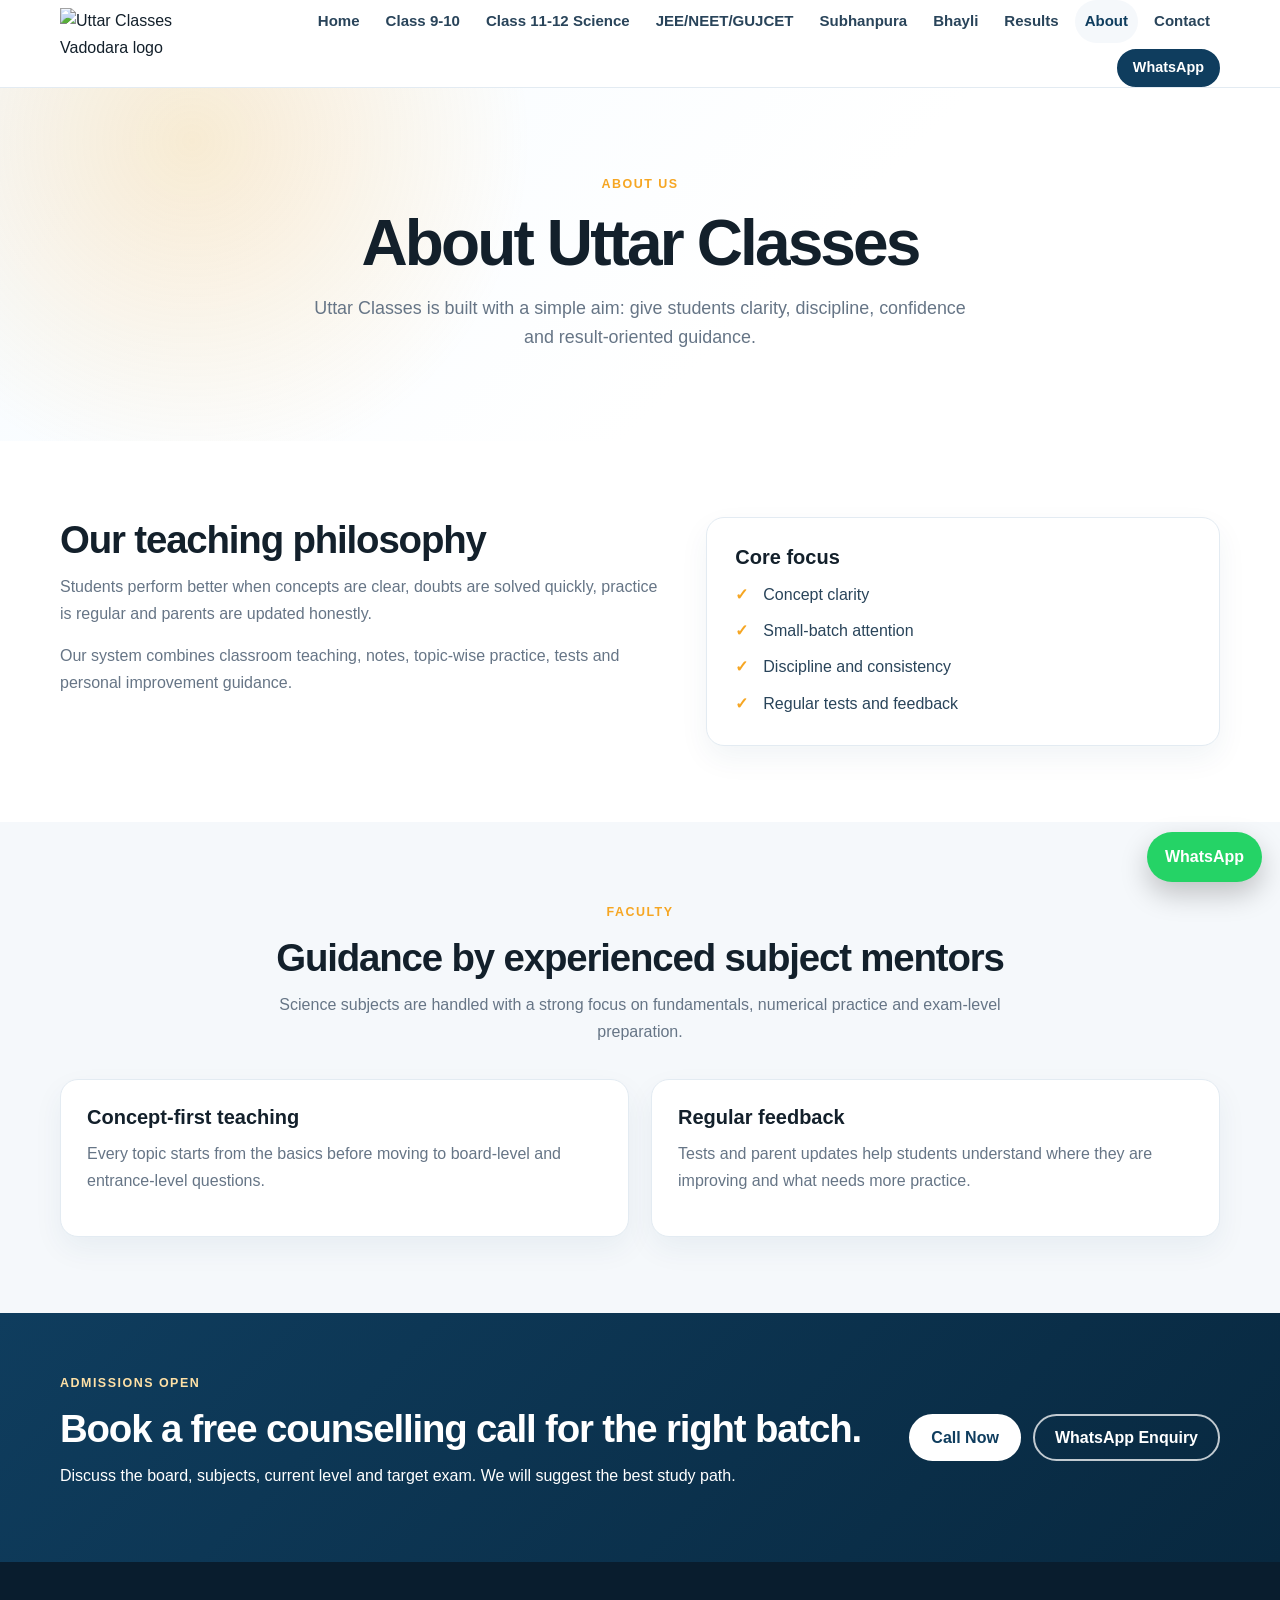
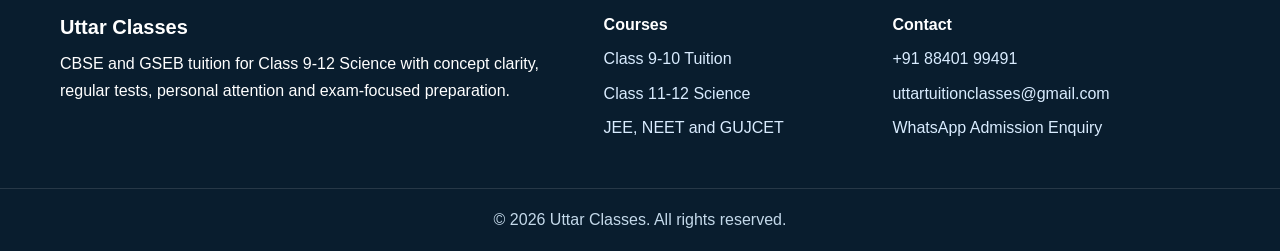
==== about/index.html @ 64019af1 "Add files via upload" ====
<!DOCTYPE html>
<html lang="en">
<head>
  <meta charset="UTF-8">
  <meta name="viewport" content="width=device-width, initial-scale=1.0">
  <title>About Uttar Classes | Vadodara Tuition Classes</title>
  <meta name="description" content="Learn about Uttar Classes, our teaching philosophy, personal attention, regular tests and result-focused preparation.">
  <meta name="keywords" content="Uttar Classes, tuition classes Vadodara, CBSE GSEB tuition, JEE NEET GUJCET coaching">
  <meta name="robots" content="index, follow">
  <link rel="canonical" href="https://www.uttarclasses.in/about/">
  <meta property="og:title" content="About Uttar Classes | Vadodara Tuition Classes">
  <meta property="og:description" content="Learn about Uttar Classes, our teaching philosophy, personal attention, regular tests and result-focused preparation.">
  <meta property="og:type" content="website">
  <meta property="og:url" content="https://www.uttarclasses.in/about/">
  <meta property="og:site_name" content="Uttar Classes">
  <link rel="preload" href="/assets/images/logo.jpeg" as="image">
  <link rel="stylesheet" href="/assets/css/style.css">
</head>
<body>
  <header class="site-header">
    <div class="container header-inner">
      <a class="logo" href="/" aria-label="Uttar Classes Home">
        <img src="/assets/images/logo.jpeg" alt="Uttar Classes Vadodara logo" width="120" height="80">
      </a>

      <button class="nav-toggle" type="button" aria-label="Open menu" aria-expanded="false" aria-controls="siteNav">
        <span></span>
        <span></span>
        <span></span>
      </button>

      <nav class="site-nav" id="siteNav" aria-label="Main navigation">
          <a class="nav-link" href="/">Home</a>
          <a class="nav-link" href="/class-9-10/">Class 9-10</a>
          <a class="nav-link" href="/class-11-12-science/">Class 11-12 Science</a>
          <a class="nav-link" href="/jee-neet-gujcet-coaching/">JEE/NEET/GUJCET</a>
          <a class="nav-link" href="/subhanpura-tuition-classes/">Subhanpura</a>
          <a class="nav-link" href="/bhayli-tuition-classes/">Bhayli</a>
          <a class="nav-link" href="/results/">Results</a>
          <a class="nav-link active" href="/about/">About</a>
          <a class="nav-link" href="/contact/">Contact</a>
          <a class="btn btn-small" href="https://wa.me/918840199491?text=Hello%20Uttar%20Classes%2C%20I%20want%20admission%20details." target="_blank" rel="noopener">WhatsApp</a>
      </nav>
    </div>
  </header>

  <main>
    <section class="page-hero">
      <div class="container narrow">
        <span class="eyebrow">About Us</span>
        <h1>About Uttar Classes</h1>
        <p>Uttar Classes is built with a simple aim: give students clarity, discipline, confidence and result-oriented guidance.</p>
      </div>
    </section>

    <section class="section">
      <div class="container split-grid">
        <div>
          <h2>Our teaching philosophy</h2>
          <p>Students perform better when concepts are clear, doubts are solved quickly, practice is regular and parents are updated honestly.</p>
          <p>Our system combines classroom teaching, notes, topic-wise practice, tests and personal improvement guidance.</p>
        </div>
        <aside class="info-card">
          <h3>Core focus</h3>
          <ul class="check-list compact">
            <li>Concept clarity</li>
            <li>Small-batch attention</li>
            <li>Discipline and consistency</li>
            <li>Regular tests and feedback</li>
          </ul>
        </aside>
      </div>
    </section>

    <section class="section section-soft">
      <div class="container">
        <div class="section-heading">
          <span class="eyebrow">Faculty</span>
          <h2>Guidance by experienced subject mentors</h2>
          <p>Science subjects are handled with a strong focus on fundamentals, numerical practice and exam-level preparation.</p>
        </div>
        <div class="card-grid two">
          <article class="feature-card">
            <h3>Concept-first teaching</h3>
            <p>Every topic starts from the basics before moving to board-level and entrance-level questions.</p>
          </article>
          <article class="feature-card">
            <h3>Regular feedback</h3>
            <p>Tests and parent updates help students understand where they are improving and what needs more practice.</p>
          </article>
        </div>
      </div>
    </section>

    <section class="cta-band">
      <div class="container cta-band-inner">
        <div>
          <span class="eyebrow light">Admissions Open</span>
          <h2>Book a free counselling call for the right batch.</h2>
          <p>Discuss the board, subjects, current level and target exam. We will suggest the best study path.</p>
        </div>
        <div class="cta-actions">
          <a class="btn btn-light" href="tel:+918840199491">Call Now</a>
          <a class="btn btn-outline-light" href="https://wa.me/918840199491?text=Hello%20Uttar%20Classes%2C%20I%20want%20admission%20details." target="_blank" rel="noopener">WhatsApp Enquiry</a>
        </div>
      </div>
    </section>
  </main>

  <footer class="site-footer">
    <div class="container footer-grid">
      <div>
        <h3>Uttar Classes</h3>
        <p>CBSE and GSEB tuition for Class 9-12 Science with concept clarity, regular tests, personal attention and exam-focused preparation.</p>
      </div>

      <div>
        <h4>Courses</h4>
        <a href="/class-9-10/">Class 9-10 Tuition</a>
        <a href="/class-11-12-science/">Class 11-12 Science</a>
        <a href="/jee-neet-gujcet-coaching/">JEE, NEET and GUJCET</a>
      </div>

      <div>
        <h4>Contact</h4>
        <a href="tel:+918840199491">+91 88401 99491</a>
        <a href="mailto:uttartuitionclasses@gmail.com">uttartuitionclasses@gmail.com</a>
        <a href="https://wa.me/918840199491?text=Hello%20Uttar%20Classes%2C%20I%20want%20admission%20details." target="_blank" rel="noopener">WhatsApp Admission Enquiry</a>
      </div>
    </div>

    <div class="footer-bottom">
      <p>© 2026 Uttar Classes. All rights reserved.</p>
    </div>
  </footer>

  <a class="floating-whatsapp" href="https://wa.me/918840199491?text=Hello%20Uttar%20Classes%2C%20I%20want%20admission%20details." target="_blank" rel="noopener" aria-label="Chat with Uttar Classes on WhatsApp">WhatsApp</a>
  <script src="/assets/js/main.js" defer></script>
</body>
</html>
---- assets/css/style.css ----
:root {
  --primary: #0f3d5e;
  --primary-dark: #08283f;
  --accent: #f6a623;
  --accent-soft: #fff2d8;
  --text: #13202b;
  --muted: #667586;
  --bg: #ffffff;
  --soft: #f5f8fb;
  --border: #e3ebf2;
  --shadow: 0 18px 48px rgba(15, 61, 94, 0.12);
  --radius: 18px;
  --container: 1160px;
}

* {
  box-sizing: border-box;
}

html {
  scroll-behavior: smooth;
}

body {
  margin: 0;
  font-family: Arial, Helvetica, sans-serif;
  color: var(--text);
  background: var(--bg);
  line-height: 1.65;
}

img {
  display: block;
  max-width: 100%;
}

a {
  color: inherit;
  text-decoration: none;
}

p {
  margin: 0 0 1rem;
  color: var(--muted);
}

h1,
h2,
h3,
h4 {
  margin: 0 0 0.75rem;
  line-height: 1.18;
  color: var(--text);
}

h1 {
  font-size: clamp(2.3rem, 5vw, 4.6rem);
  letter-spacing: -0.045em;
}

h2 {
  font-size: clamp(1.75rem, 3vw, 2.7rem);
  letter-spacing: -0.03em;
}

h3 {
  font-size: 1.25rem;
}

.container {
  width: min(var(--container), calc(100% - 32px));
  margin: 0 auto;
}

.narrow {
  max-width: 860px;
  text-align: center;
}

.site-header {
  position: sticky;
  top: 0;
  z-index: 50;
  background: rgba(255, 255, 255, 0.96);
  border-bottom: 1px solid var(--border);
  backdrop-filter: blur(12px);
}

.header-inner {
  min-height: 82px;
  display: flex;
  align-items: center;
  justify-content: space-between;
  gap: 24px;
}

.logo {
  display: inline-flex;
  align-items: center;
  flex: 0 0 auto;
}

.logo img {
  width: 120px;
  height: auto;
  max-height: 70px;
  object-fit: contain;
}

.site-nav {
  display: flex;
  align-items: center;
  justify-content: flex-end;
  gap: 6px;
  flex-wrap: wrap;
}

.nav-link {
  padding: 9px 10px;
  border-radius: 999px;
  color: #29445a;
  font-size: 0.94rem;
  font-weight: 700;
}

.nav-link:hover,
.nav-link.active {
  color: var(--primary);
  background: var(--soft);
}

.nav-toggle {
  display: none;
  width: 44px;
  height: 44px;
  border: 1px solid var(--border);
  border-radius: 12px;
  background: #fff;
  cursor: pointer;
}

.nav-toggle span {
  display: block;
  width: 20px;
  height: 2px;
  margin: 5px auto;
  background: var(--primary);
}

.btn {
  display: inline-flex;
  align-items: center;
  justify-content: center;
  min-height: 46px;
  padding: 12px 20px;
  border: 2px solid var(--primary);
  border-radius: 999px;
  background: var(--primary);
  color: #fff;
  font-weight: 800;
  line-height: 1.2;
  transition: transform 0.2s ease, background 0.2s ease, color 0.2s ease;
}

.btn:hover {
  transform: translateY(-2px);
  background: var(--primary-dark);
  border-color: var(--primary-dark);
}

.btn-small {
  min-height: 38px;
  padding: 8px 14px;
  font-size: 0.9rem;
}

.btn-outline {
  background: #fff;
  color: var(--primary);
}

.btn-outline:hover {
  background: var(--primary);
  color: #fff;
}

.btn-light {
  background: #fff;
  border-color: #fff;
  color: var(--primary);
}

.btn-outline-light {
  background: transparent;
  border-color: rgba(255, 255, 255, 0.75);
  color: #fff;
}

.btn-full {
  width: 100%;
}

.text-link {
  color: var(--primary);
  font-weight: 900;
}

.text-link:hover {
  color: var(--primary-dark);
  text-decoration: underline;
}

.eyebrow {
  display: inline-flex;
  margin-bottom: 12px;
  color: var(--accent);
  font-size: 0.78rem;
  font-weight: 900;
  letter-spacing: 0.12em;
  text-transform: uppercase;
}

.eyebrow.light {
  color: #ffe1a6;
}

.hero,
.page-hero {
  background:
    radial-gradient(circle at 15% 15%, rgba(246, 166, 35, 0.20), transparent 30%),
    linear-gradient(135deg, #f6fbff 0%, #ffffff 60%);
}

.hero {
  padding: 78px 0;
}

.page-hero {
  padding: 82px 0 72px;
}

.full-page {
  min-height: 58vh;
  display: grid;
  place-items: center;
}

.hero-grid {
  display: grid;
  grid-template-columns: minmax(0, 1.2fr) minmax(320px, 0.8fr);
  gap: 48px;
  align-items: center;
}

.hero-content p,
.page-hero p {
  max-width: 680px;
  font-size: 1.12rem;
}

.narrow p {
  margin-left: auto;
  margin-right: auto;
}

.hero-actions {
  display: flex;
  align-items: center;
  flex-wrap: wrap;
  gap: 14px;
  margin-top: 26px;
}

.hero-actions.centered {
  justify-content: center;
}

.hero-points {
  display: flex;
  flex-wrap: wrap;
  gap: 10px;
  margin-top: 28px;
}

.hero-points span {
  padding: 8px 12px;
  border: 1px solid var(--border);
  border-radius: 999px;
  background: #fff;
  color: var(--primary);
  font-weight: 800;
}

.hero-card,
.info-card,
.contact-panel,
.enquiry-form,
.feature-card,
.branch-card,
.result-card,
blockquote,
.mini-card {
  border: 1px solid var(--border);
  border-radius: var(--radius);
  background: #fff;
  box-shadow: 0 12px 30px rgba(15, 61, 94, 0.06);
}

.hero-card,
.info-card,
.contact-panel,
.enquiry-form {
  padding: 28px;
}

.hero-card {
  box-shadow: var(--shadow);
}

.section {
  padding: 76px 0;
}

.section-soft {
  background: var(--soft);
}

.section-heading {
  max-width: 760px;
  margin: 0 auto 34px;
  text-align: center;
}

.card-grid {
  display: grid;
  gap: 22px;
}

.card-grid.two {
  grid-template-columns: repeat(2, minmax(0, 1fr));
}

.card-grid.three {
  grid-template-columns: repeat(3, minmax(0, 1fr));
}

.card-grid.four {
  grid-template-columns: repeat(4, minmax(0, 1fr));
}

.feature-card,
.branch-card {
  padding: 26px;
}

.feature-card:hover,
.branch-card:hover,
.result-card:hover {
  transform: translateY(-3px);
  box-shadow: var(--shadow);
}

.feature-card,
.branch-card,
.result-card {
  transition: transform 0.2s ease, box-shadow 0.2s ease;
}

.split-grid {
  display: grid;
  grid-template-columns: minmax(0, 1fr) minmax(300px, 0.85fr);
  gap: 42px;
  align-items: start;
}

.mini-grid {
  display: grid;
  grid-template-columns: repeat(2, minmax(0, 1fr));
  gap: 16px;
}

.mini-card {
  padding: 20px;
}

.mini-card strong {
  display: block;
  margin-bottom: 8px;
  color: var(--primary);
}

.mini-card span {
  color: var(--muted);
}

.check-list {
  display: grid;
  gap: 10px;
  margin: 18px 0 0;
  padding: 0;
  list-style: none;
}

.check-list li {
  position: relative;
  padding-left: 28px;
  color: #29445a;
}

.check-list li::before {
  content: "✓";
  position: absolute;
  left: 0;
  top: 0;
  color: var(--accent);
  font-weight: 900;
}

.check-list.compact {
  margin-top: 0;
}

.result-grid {
  display: grid;
  grid-template-columns: repeat(3, minmax(0, 1fr));
  gap: 24px;
}

.result-card {
  overflow: hidden;
}

.result-card img {
  width: 100%;
  aspect-ratio: 4 / 3;
  object-fit: cover;
  background: var(--soft);
}

.result-card div {
  padding: 20px;
}

.result-badge {
  display: inline-flex;
  margin-bottom: 10px;
  padding: 5px 10px;
  border-radius: 999px;
  background: var(--accent-soft);
  color: #7a4b00;
  font-size: 0.82rem;
  font-weight: 900;
}

.testimonial-grid {
  display: grid;
  grid-template-columns: repeat(2, minmax(0, 1fr));
  gap: 22px;
}

blockquote {
  margin: 0;
  padding: 28px;
}

blockquote p {
  color: var(--text);
  font-size: 1.04rem;
}

cite {
  display: block;
  color: var(--primary);
  font-style: normal;
  font-weight: 900;
}

.center-block {
  margin-top: 30px;
  text-align: center;
}

.contact-grid {
  display: grid;
  grid-template-columns: minmax(280px, 0.75fr) minmax(320px, 1fr);
  gap: 28px;
  align-items: start;
}

.contact-list {
  display: grid;
  gap: 14px;
}

.contact-list a {
  display: grid;
  gap: 2px;
  padding: 16px;
  border: 1px solid var(--border);
  border-radius: 14px;
  background: var(--soft);
}

.contact-list strong {
  color: var(--primary);
}

.contact-list span {
  color: var(--muted);
}

.enquiry-form label {
  display: block;
  margin: 14px 0 6px;
  color: var(--text);
  font-weight: 800;
}

.enquiry-form input,
.enquiry-form select,
.enquiry-form textarea {
  width: 100%;
  padding: 13px 14px;
  border: 1px solid var(--border);
  border-radius: 12px;
  font: inherit;
  color: var(--text);
  background: #fff;
}

.enquiry-form input:focus,
.enquiry-form select:focus,
.enquiry-form textarea:focus {
  outline: 3px solid rgba(246, 166, 35, 0.25);
  border-color: var(--accent);
}

.enquiry-form button {
  margin-top: 18px;
}

.form-note {
  margin-top: 12px;
  font-size: 0.9rem;
  text-align: center;
}

.cta-band {
  padding: 56px 0;
  background: linear-gradient(135deg, var(--primary), var(--primary-dark));
  color: #fff;
}

.cta-band h2,
.cta-band p {
  color: #fff;
}

.cta-band-inner {
  display: flex;
  align-items: center;
  justify-content: space-between;
  gap: 28px;
}

.cta-actions {
  display: flex;
  flex-wrap: wrap;
  gap: 12px;
  flex: 0 0 auto;
}

.site-footer {
  padding: 54px 0 0;
  background: #091d2e;
  color: #fff;
}

.site-footer h3,
.site-footer h4,
.site-footer p {
  color: #fff;
}

.footer-grid {
  display: grid;
  grid-template-columns: 1.4fr 0.7fr 0.9fr;
  gap: 34px;
}

.site-footer a {
  display: block;
  margin: 8px 0;
  color: #d9ecff;
}

.site-footer a:hover {
  color: #fff;
  text-decoration: underline;
}

.footer-bottom {
  margin-top: 38px;
  padding: 18px 0;
  border-top: 1px solid rgba(255, 255, 255, 0.12);
  text-align: center;
}

.footer-bottom p {
  margin: 0;
  color: #c4d9ea;
}

.floating-whatsapp {
  position: fixed;
  right: 18px;
  bottom: 18px;
  z-index: 60;
  display: inline-flex;
  align-items: center;
  justify-content: center;
  min-height: 48px;
  padding: 12px 18px;
  border-radius: 999px;
  background: #25d366;
  color: #fff;
  font-weight: 900;
  box-shadow: 0 12px 28px rgba(0, 0, 0, 0.22);
}

.floating-whatsapp:hover {
  transform: translateY(-2px);
}

@media (max-width: 1080px) {
  .card-grid.four {
    grid-template-columns: repeat(2, minmax(0, 1fr));
  }

  .result-grid {
    grid-template-columns: repeat(2, minmax(0, 1fr));
  }
}

@media (max-width: 920px) {
  .nav-toggle {
    display: inline-block;
  }

  .site-nav {
    position: absolute;
    left: 16px;
    right: 16px;
    top: calc(100% + 8px);
    display: none;
    flex-direction: column;
    align-items: stretch;
    padding: 14px;
    border: 1px solid var(--border);
    border-radius: 18px;
    background: #fff;
    box-shadow: var(--shadow);
  }

  .site-nav.open {
    display: flex;
  }

  .nav-link,
  .site-nav .btn {
    justify-content: center;
    text-align: center;
  }

  .hero-grid,
  .split-grid,
  .contact-grid,
  .cta-band-inner {
    grid-template-columns: 1fr;
  }

  .cta-band-inner {
    display: grid;
  }

  .card-grid.three,
  .footer-grid {
    grid-template-columns: 1fr;
  }
}

@media (max-width: 640px) {
  .container {
    width: min(100% - 24px, var(--container));
  }

  .hero,
  .page-hero,
  .section {
    padding: 54px 0;
  }

  .header-inner {
    min-height: 72px;
  }

  .logo img {
    width: 96px;
    max-height: 58px;
  }

  .hero-actions,
  .cta-actions {
    flex-direction: column;
    align-items: stretch;
  }

  .btn,
  .text-link {
    width: 100%;
    text-align: center;
  }

  .mini-grid,
  .card-grid.two,
  .card-grid.four,
  .result-grid,
  .testimonial-grid {
    grid-template-columns: 1fr;
  }

  .hero-card,
  .info-card,
  .contact-panel,
  .enquiry-form,
  .feature-card,
  .branch-card,
  blockquote {
    padding: 22px;
  }

  .floating-whatsapp {
    right: 12px;
    bottom: 12px;
    min-height: 44px;
    padding: 10px 14px;
    font-size: 0.9rem;
  }
}

/* Results page category layout */
.result-category-grid {
  display: grid;
  grid-template-columns: repeat(3, minmax(0, 1fr));
  gap: 24px;
  align-items: stretch;
}

.result-category-card {
  display: flex;
  flex-direction: column;
  gap: 18px;
  min-height: 100%;
  padding: 22px;
  border: 1px solid var(--border);
  border-radius: var(--radius);
  background: #fff;
  box-shadow: 0 12px 30px rgba(15, 61, 94, 0.06);
  transition: transform 0.2s ease, box-shadow 0.2s ease;
}

.result-category-card:hover {
  transform: translateY(-3px);
  box-shadow: var(--shadow);
}

.featured-result-card {
  border-color: rgba(246, 166, 35, 0.42);
  box-shadow: 0 16px 38px rgba(246, 166, 35, 0.13);
}

.result-category-head h3 {
  margin-bottom: 8px;
}

.result-category-head p {
  margin-bottom: 0;
}

.result-video {
  width: 100%;
  aspect-ratio: 9 / 16;
  max-height: 520px;
  border-radius: 16px;
  background: #000;
  object-fit: cover;
  overflow: hidden;
}

.mini-result-gallery {
  display: grid;
  grid-template-columns: repeat(3, minmax(0, 1fr));
  gap: 10px;
  margin-top: auto;
}

.mini-result-gallery img {
  width: 100%;
  aspect-ratio: 1 / 1;
  border: 1px solid var(--border);
  border-radius: 12px;
  background: var(--soft);
  object-fit: cover;
}

.competitive-box {
  padding: 24px;
  border: 1px dashed rgba(15, 61, 94, 0.28);
  border-radius: 16px;
  background:
    radial-gradient(circle at 20% 10%, rgba(246, 166, 35, 0.18), transparent 36%),
    var(--soft);
}

.competitive-box strong {
  display: block;
  margin-bottom: 8px;
  color: var(--primary);
  font-size: 1.08rem;
}

.competitive-box p {
  margin-bottom: 0;
}

.result-card-link {
  margin-top: auto;
}

@media (max-width: 1080px) {
  .result-category-grid {
    grid-template-columns: repeat(2, minmax(0, 1fr));
  }
}

@media (max-width: 720px) {
  .result-category-grid {
    grid-template-columns: 1fr;
  }

  .result-video {
    max-height: 620px;
  }
}
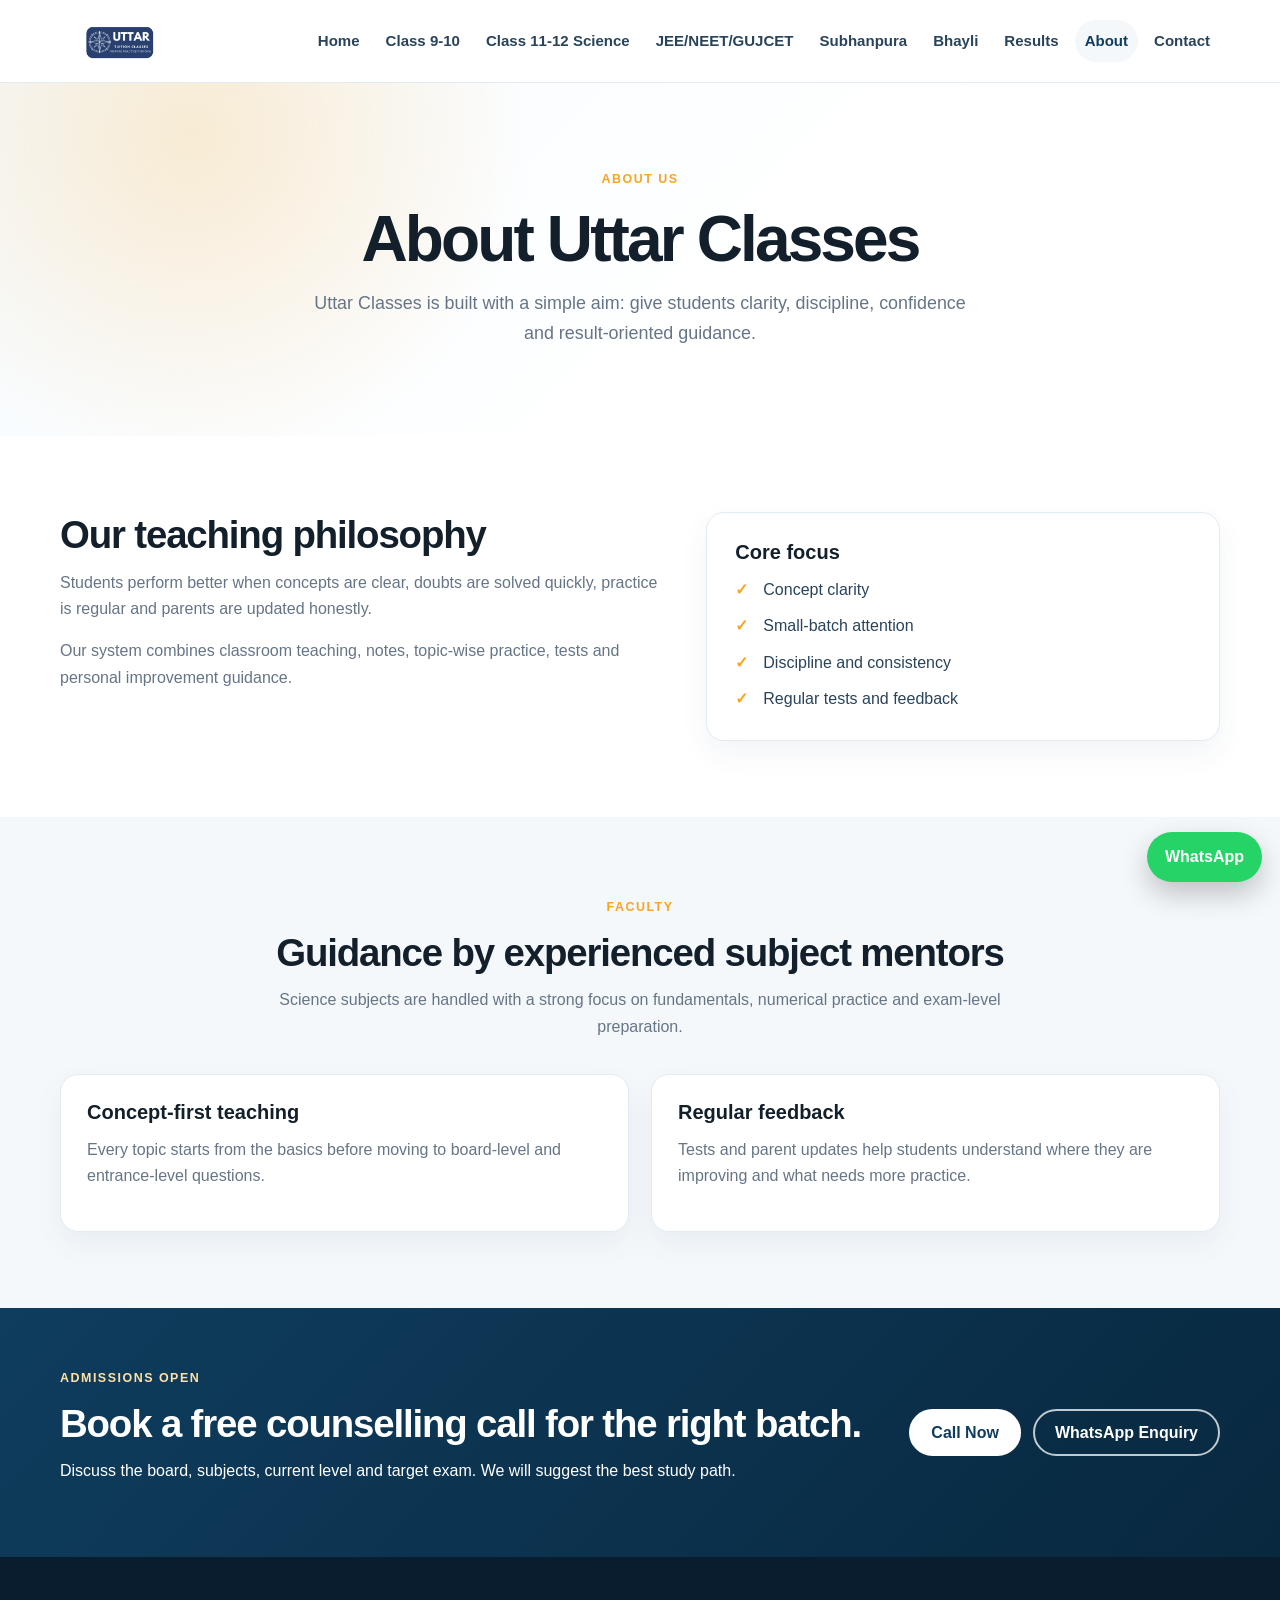
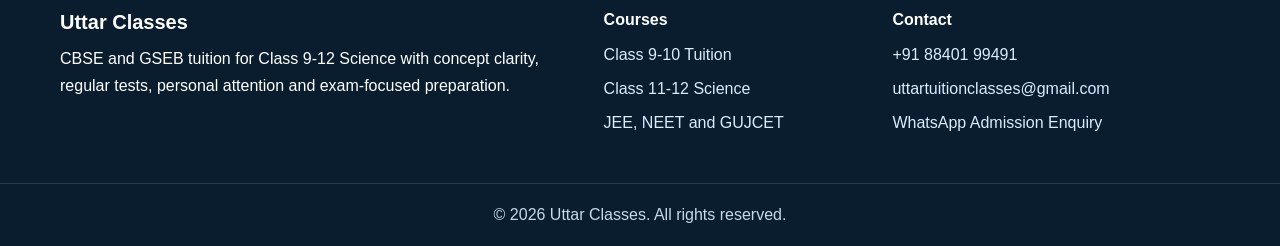
==== commit 14c18a07: "Update index.html" ====
--- a/about/index.html
+++ b/about/index.html
@@ -39,7 +39,6 @@
           <a class="nav-link" href="/results/">Results</a>
           <a class="nav-link active" href="/about/">About</a>
           <a class="nav-link" href="/contact/">Contact</a>
-          <a class="btn btn-small" href="https://wa.me/918840199491?text=Hello%20Uttar%20Classes%2C%20I%20want%20admission%20details." target="_blank" rel="noopener">WhatsApp</a>
       </nav>
     </div>
   </header>
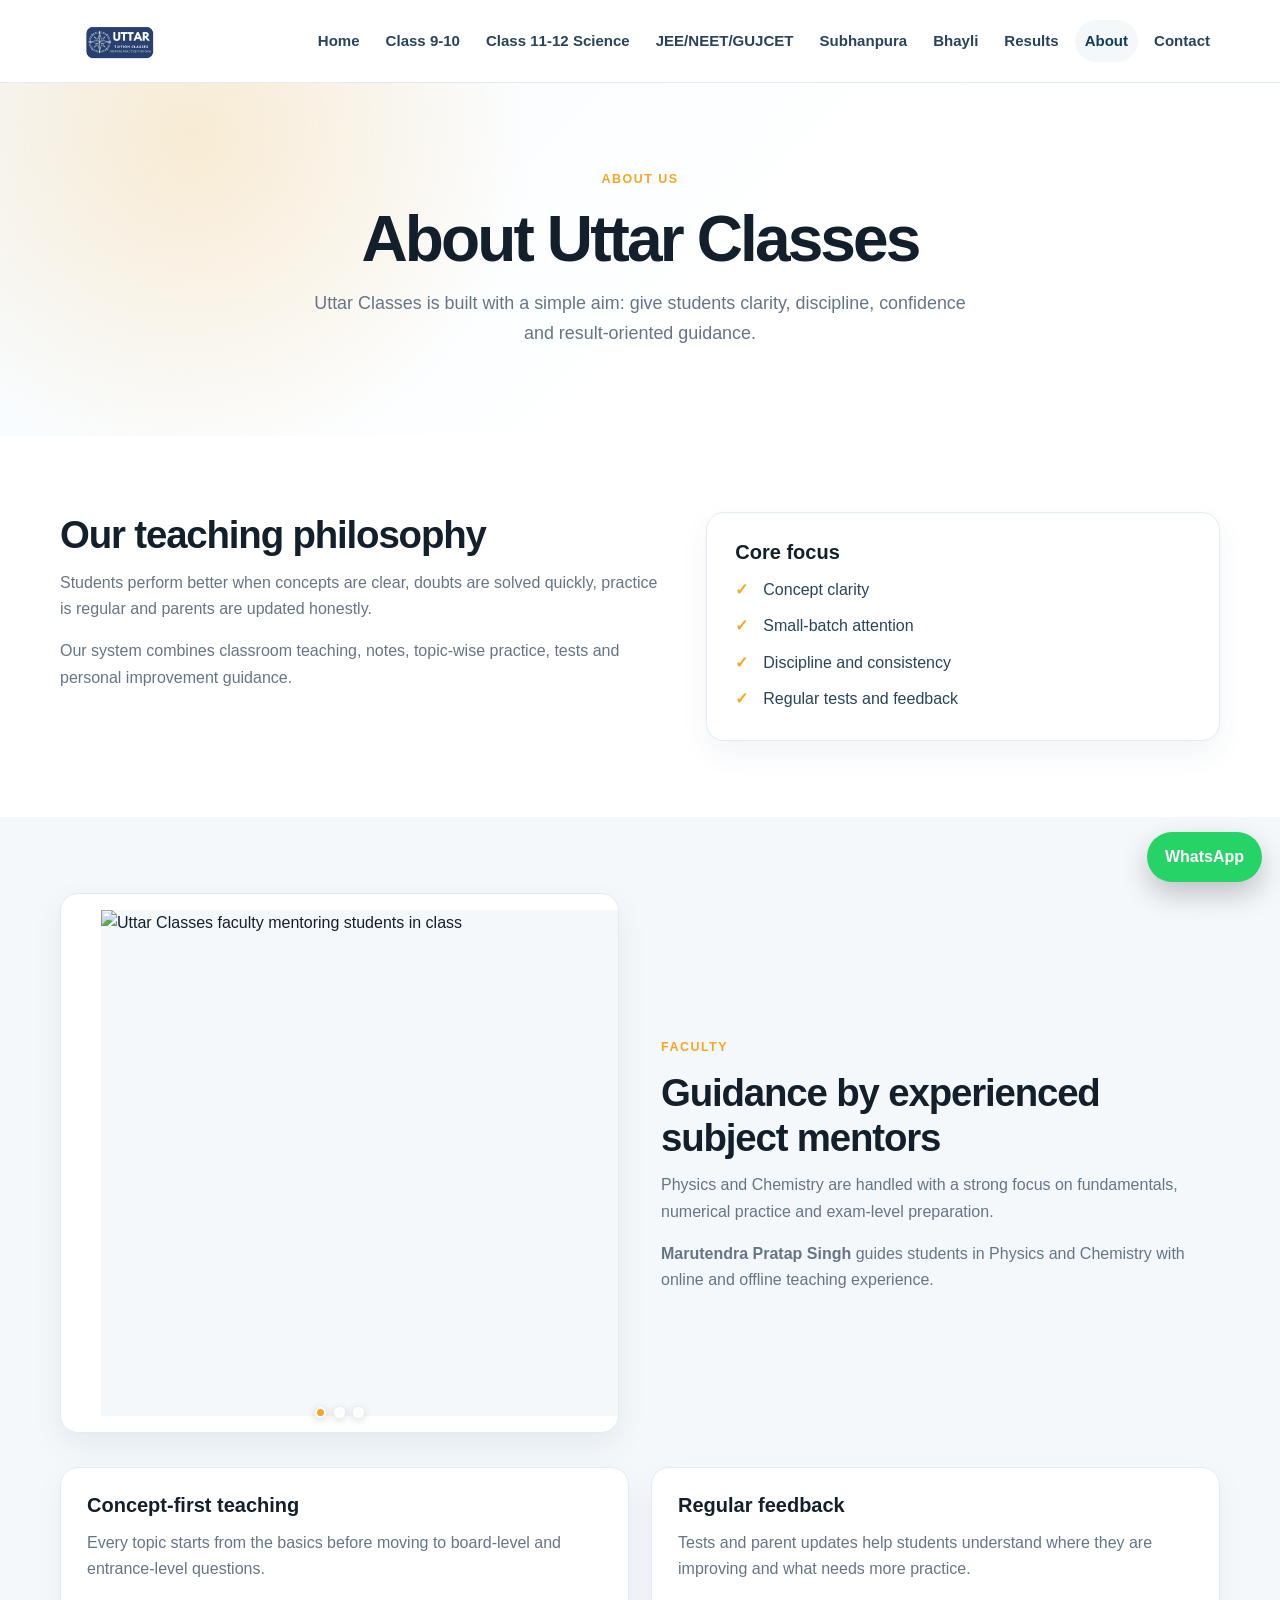
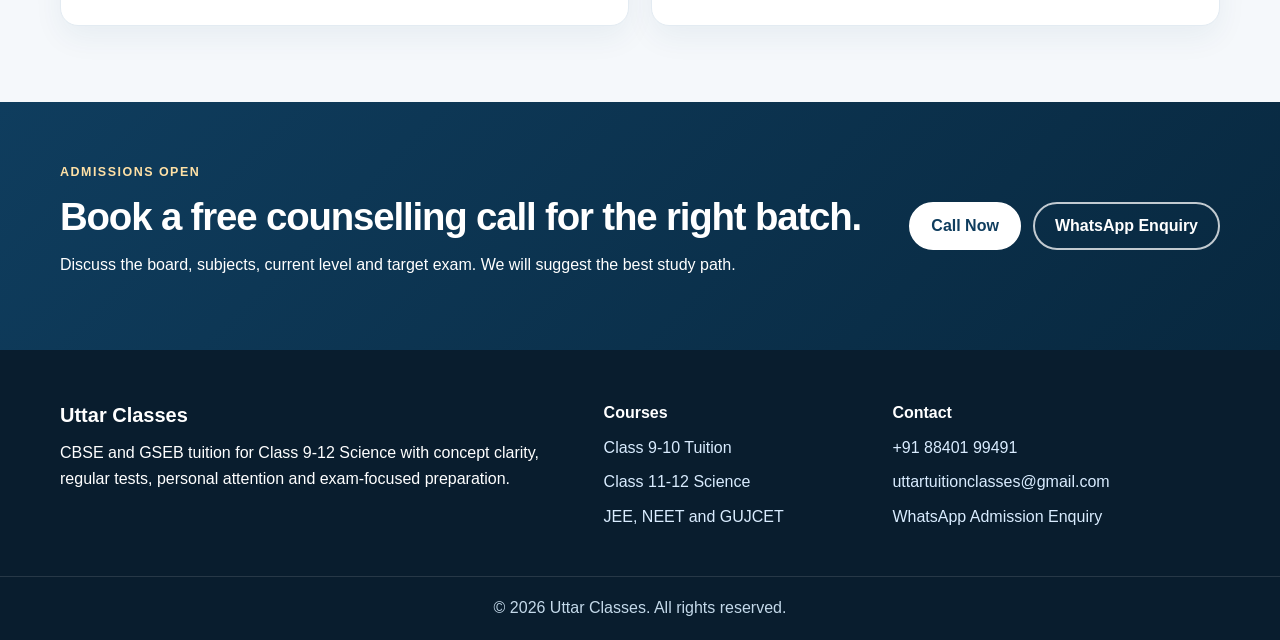
==== commit 5e495ab0: "Update index.html" ====
--- a/about/index.html
+++ b/about/index.html
@@ -3,22 +3,126 @@
 <head>
   <meta charset="UTF-8">
   <meta name="viewport" content="width=device-width, initial-scale=1.0">
+
   <title>About Uttar Classes | Vadodara Tuition Classes</title>
+
   <meta name="description" content="Learn about Uttar Classes, our teaching philosophy, personal attention, regular tests and result-focused preparation.">
   <meta name="keywords" content="Uttar Classes, tuition classes Vadodara, CBSE GSEB tuition, JEE NEET GUJCET coaching">
   <meta name="robots" content="index, follow">
   <link rel="canonical" href="https://www.uttarclasses.in/about/">
+
   <meta property="og:title" content="About Uttar Classes | Vadodara Tuition Classes">
   <meta property="og:description" content="Learn about Uttar Classes, our teaching philosophy, personal attention, regular tests and result-focused preparation.">
   <meta property="og:type" content="website">
   <meta property="og:url" content="https://www.uttarclasses.in/about/">
   <meta property="og:site_name" content="Uttar Classes">
+
   <link rel="preload" href="/assets/images/logo.jpeg" as="image">
   <link rel="stylesheet" href="/assets/css/style.css">
+
+  <style>
+    .about-faculty-showcase {
+      display: grid;
+      grid-template-columns: minmax(0, 1fr) minmax(320px, 1fr);
+      gap: 42px;
+      align-items: center;
+      margin-bottom: 34px;
+    }
+
+    .about-photo-carousel {
+      position: relative;
+      overflow: hidden;
+      border: 1px solid var(--border);
+      border-radius: var(--radius);
+      background: #fff;
+      box-shadow: 0 12px 30px rgba(15, 61, 94, 0.08);
+    }
+
+    .about-photo-carousel input {
+      position: absolute;
+      opacity: 0;
+      pointer-events: none;
+    }
+
+    .about-carousel-window {
+      overflow: hidden;
+      border-radius: var(--radius);
+    }
+
+    .about-carousel-track {
+      display: flex;
+      width: 300%;
+      transition: transform 0.35s ease;
+    }
+
+    .about-carousel-slide {
+      flex: 0 0 33.3333%;
+      width: 33.3333%;
+    }
+
+    .about-carousel-slide img {
+      width: 100%;
+      aspect-ratio: 16 / 9;
+      object-fit: cover;
+      background: var(--soft);
+    }
+
+    #about-slide-1:checked ~ .about-carousel-window .about-carousel-track {
+      transform: translateX(0);
+    }
+
+    #about-slide-2:checked ~ .about-carousel-window .about-carousel-track {
+      transform: translateX(-33.3333%);
+    }
+
+    #about-slide-3:checked ~ .about-carousel-window .about-carousel-track {
+      transform: translateX(-66.6666%);
+    }
+
+    .about-carousel-dots {
+      position: absolute;
+      left: 0;
+      right: 0;
+      bottom: 14px;
+      display: flex;
+      justify-content: center;
+      gap: 8px;
+      z-index: 2;
+    }
+
+    .about-carousel-dots label {
+      width: 11px;
+      height: 11px;
+      border-radius: 50%;
+      border: 2px solid #fff;
+      background: rgba(255, 255, 255, 0.55);
+      cursor: pointer;
+      box-shadow: 0 2px 8px rgba(0, 0, 0, 0.18);
+    }
+
+    #about-slide-1:checked ~ .about-carousel-dots label[for="about-slide-1"],
+    #about-slide-2:checked ~ .about-carousel-dots label[for="about-slide-2"],
+    #about-slide-3:checked ~ .about-carousel-dots label[for="about-slide-3"] {
+      background: var(--accent);
+    }
+
+    .faculty-text p:last-child {
+      margin-bottom: 0;
+    }
+
+    @media (max-width: 920px) {
+      .about-faculty-showcase {
+        grid-template-columns: 1fr;
+      }
+    }
+  </style>
 </head>
+
 <body>
+
   <header class="site-header">
     <div class="container header-inner">
+
       <a class="logo" href="/" aria-label="Uttar Classes Home">
         <img src="/assets/images/logo.jpeg" alt="Uttar Classes Vadodara logo" width="120" height="80">
       </a>
@@ -30,20 +134,22 @@
       </button>
 
       <nav class="site-nav" id="siteNav" aria-label="Main navigation">
-          <a class="nav-link" href="/">Home</a>
-          <a class="nav-link" href="/class-9-10/">Class 9-10</a>
-          <a class="nav-link" href="/class-11-12-science/">Class 11-12 Science</a>
-          <a class="nav-link" href="/jee-neet-gujcet-coaching/">JEE/NEET/GUJCET</a>
-          <a class="nav-link" href="/subhanpura-tuition-classes/">Subhanpura</a>
-          <a class="nav-link" href="/bhayli-tuition-classes/">Bhayli</a>
-          <a class="nav-link" href="/results/">Results</a>
-          <a class="nav-link active" href="/about/">About</a>
-          <a class="nav-link" href="/contact/">Contact</a>
+        <a class="nav-link" href="/">Home</a>
+        <a class="nav-link" href="/class-9-10/">Class 9-10</a>
+        <a class="nav-link" href="/class-11-12-science/">Class 11-12 Science</a>
+        <a class="nav-link" href="/jee-neet-gujcet-coaching/">JEE/NEET/GUJCET</a>
+        <a class="nav-link" href="/subhanpura-tuition-classes/">Subhanpura</a>
+        <a class="nav-link" href="/bhayli-tuition-classes/">Bhayli</a>
+        <a class="nav-link" href="/results/">Results</a>
+        <a class="nav-link active" href="/about/">About</a>
+        <a class="nav-link" href="/contact/">Contact</a>
       </nav>
+
     </div>
   </header>
 
   <main>
+
     <section class="page-hero">
       <div class="container narrow">
         <span class="eyebrow">About Us</span>
@@ -54,11 +160,13 @@
 
     <section class="section">
       <div class="container split-grid">
+
         <div>
           <h2>Our teaching philosophy</h2>
           <p>Students perform better when concepts are clear, doubts are solved quickly, practice is regular and parents are updated honestly.</p>
           <p>Our system combines classroom teaching, notes, topic-wise practice, tests and personal improvement guidance.</p>
         </div>
+
         <aside class="info-card">
           <h3>Core focus</h3>
           <ul class="check-list compact">
@@ -68,46 +176,93 @@
             <li>Regular tests and feedback</li>
           </ul>
         </aside>
+
       </div>
     </section>
 
     <section class="section section-soft">
       <div class="container">
-        <div class="section-heading">
-          <span class="eyebrow">Faculty</span>
-          <h2>Guidance by experienced subject mentors</h2>
-          <p>Science subjects are handled with a strong focus on fundamentals, numerical practice and exam-level preparation.</p>
-        </div>
+
+        <div class="about-faculty-showcase">
+
+          <div class="about-photo-carousel" aria-label="Uttar Classes faculty and classroom photo carousel">
+            <input type="radio" name="aboutCarousel" id="about-slide-1" checked>
+            <input type="radio" name="aboutCarousel" id="about-slide-2">
+            <input type="radio" name="aboutCarousel" id="about-slide-3">
+
+            <div class="about-carousel-window">
+              <div class="about-carousel-track">
+
+                <figure class="about-carousel-slide">
+                  <img src="/assets/images/about/faculty-1.jpg" alt="Uttar Classes faculty mentoring students in class" width="900" height="506">
+                </figure>
+
+                <figure class="about-carousel-slide">
+                  <img src="/assets/images/about/faculty-2.jpg" alt="Uttar Classes classroom learning environment" width="900" height="506">
+                </figure>
+
+                <figure class="about-carousel-slide">
+                  <img src="/assets/images/about/faculty-3.jpg" alt="Uttar Classes students receiving concept-based guidance" width="900" height="506">
+                </figure>
+
+              </div>
+            </div>
+
+            <div class="about-carousel-dots" aria-label="Carousel controls">
+              <label for="about-slide-1" aria-label="Show first photo"></label>
+              <label for="about-slide-2" aria-label="Show second photo"></label>
+              <label for="about-slide-3" aria-label="Show third photo"></label>
+            </div>
+          </div>
+
+          <div class="faculty-text">
+            <span class="eyebrow">Faculty</span>
+            <h2>Guidance by experienced subject mentors</h2>
+            <p>Physics and Chemistry are handled with a strong focus on fundamentals, numerical practice and exam-level preparation.</p>
+            <p><strong>Marutendra Pratap Singh</strong> guides students in Physics and Chemistry with online and offline teaching experience.</p>
+          </div>
+
+        </div>
+
         <div class="card-grid two">
+
           <article class="feature-card">
             <h3>Concept-first teaching</h3>
             <p>Every topic starts from the basics before moving to board-level and entrance-level questions.</p>
           </article>
+
           <article class="feature-card">
             <h3>Regular feedback</h3>
             <p>Tests and parent updates help students understand where they are improving and what needs more practice.</p>
           </article>
-        </div>
+
+        </div>
+
       </div>
     </section>
 
     <section class="cta-band">
       <div class="container cta-band-inner">
+
         <div>
           <span class="eyebrow light">Admissions Open</span>
           <h2>Book a free counselling call for the right batch.</h2>
           <p>Discuss the board, subjects, current level and target exam. We will suggest the best study path.</p>
         </div>
+
         <div class="cta-actions">
           <a class="btn btn-light" href="tel:+918840199491">Call Now</a>
           <a class="btn btn-outline-light" href="https://wa.me/918840199491?text=Hello%20Uttar%20Classes%2C%20I%20want%20admission%20details." target="_blank" rel="noopener">WhatsApp Enquiry</a>
         </div>
-      </div>
-    </section>
+
+      </div>
+    </section>
+
   </main>
 
   <footer class="site-footer">
     <div class="container footer-grid">
+
       <div>
         <h3>Uttar Classes</h3>
         <p>CBSE and GSEB tuition for Class 9-12 Science with concept clarity, regular tests, personal attention and exam-focused preparation.</p>
@@ -126,6 +281,7 @@
         <a href="mailto:uttartuitionclasses@gmail.com">uttartuitionclasses@gmail.com</a>
         <a href="https://wa.me/918840199491?text=Hello%20Uttar%20Classes%2C%20I%20want%20admission%20details." target="_blank" rel="noopener">WhatsApp Admission Enquiry</a>
       </div>
+
     </div>
 
     <div class="footer-bottom">
@@ -134,6 +290,8 @@
   </footer>
 
   <a class="floating-whatsapp" href="https://wa.me/918840199491?text=Hello%20Uttar%20Classes%2C%20I%20want%20admission%20details." target="_blank" rel="noopener" aria-label="Chat with Uttar Classes on WhatsApp">WhatsApp</a>
+
   <script src="/assets/js/main.js" defer></script>
+
 </body>
 </html>
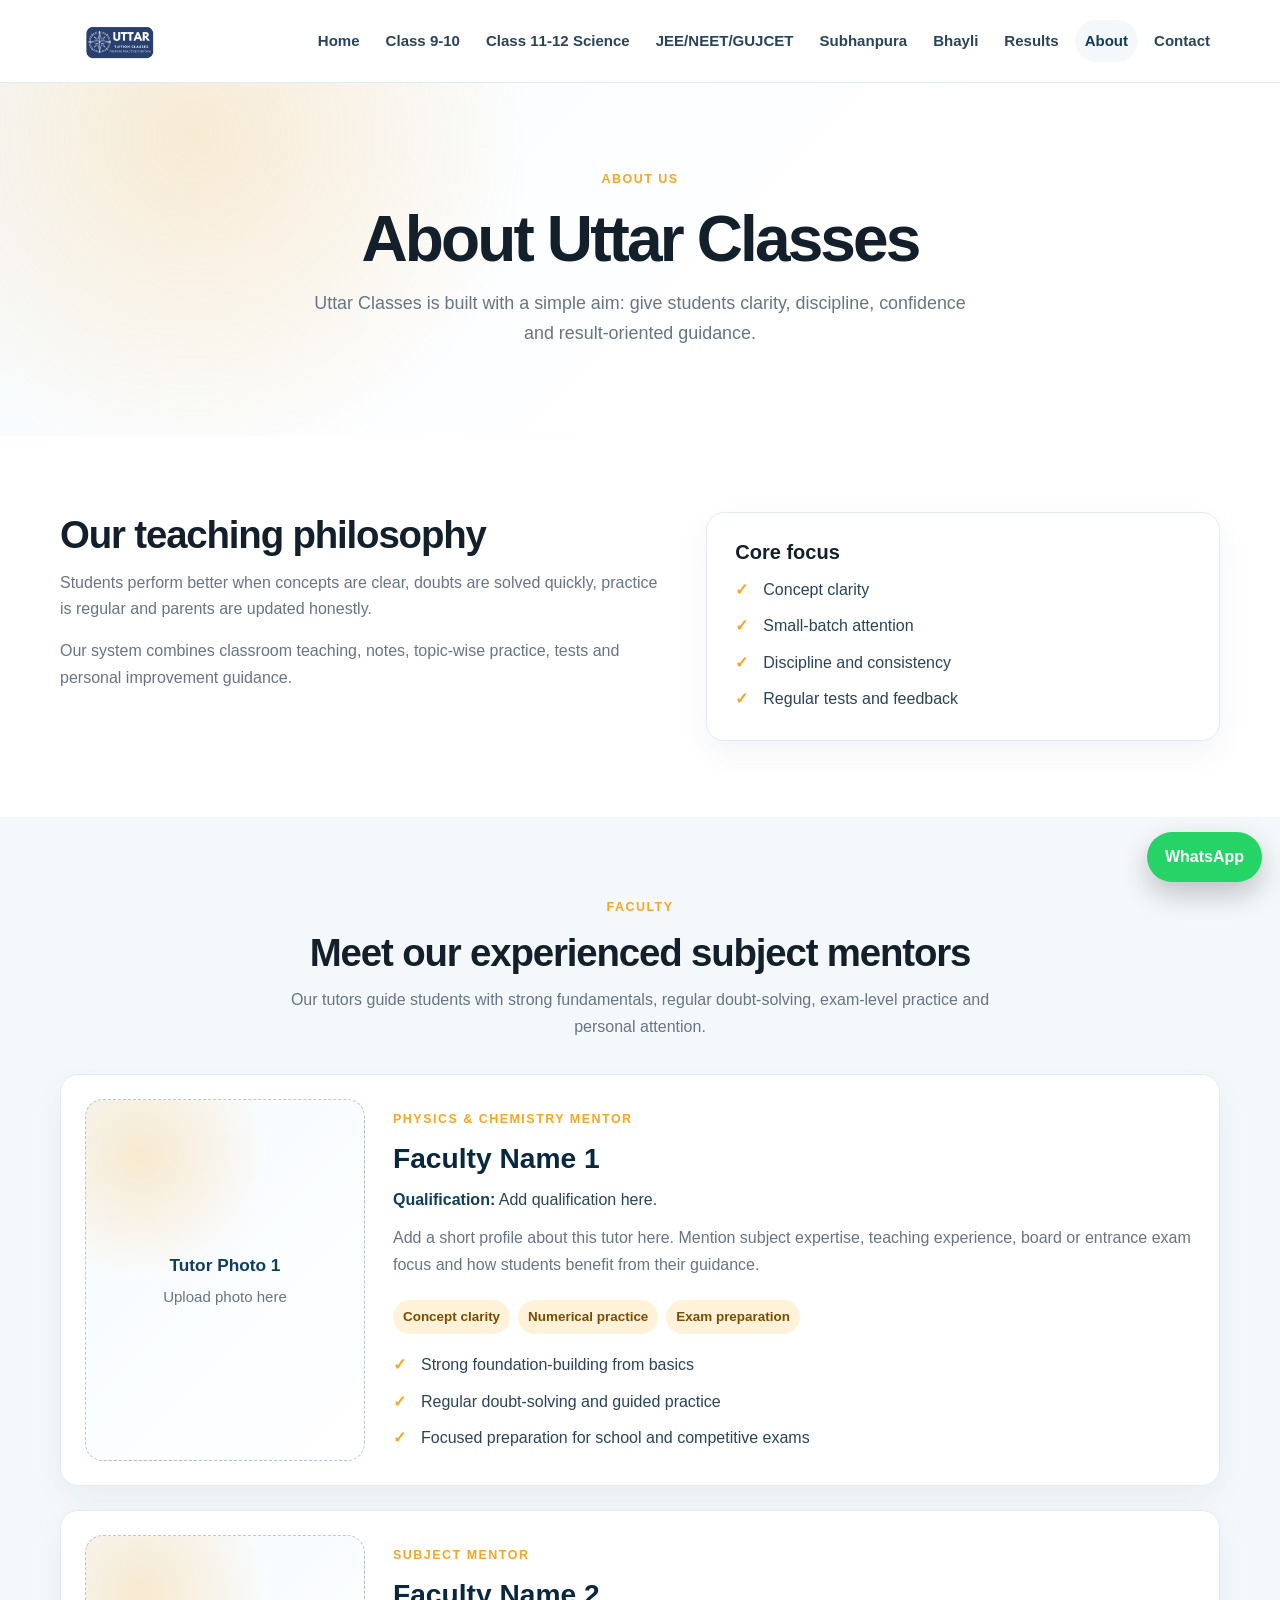
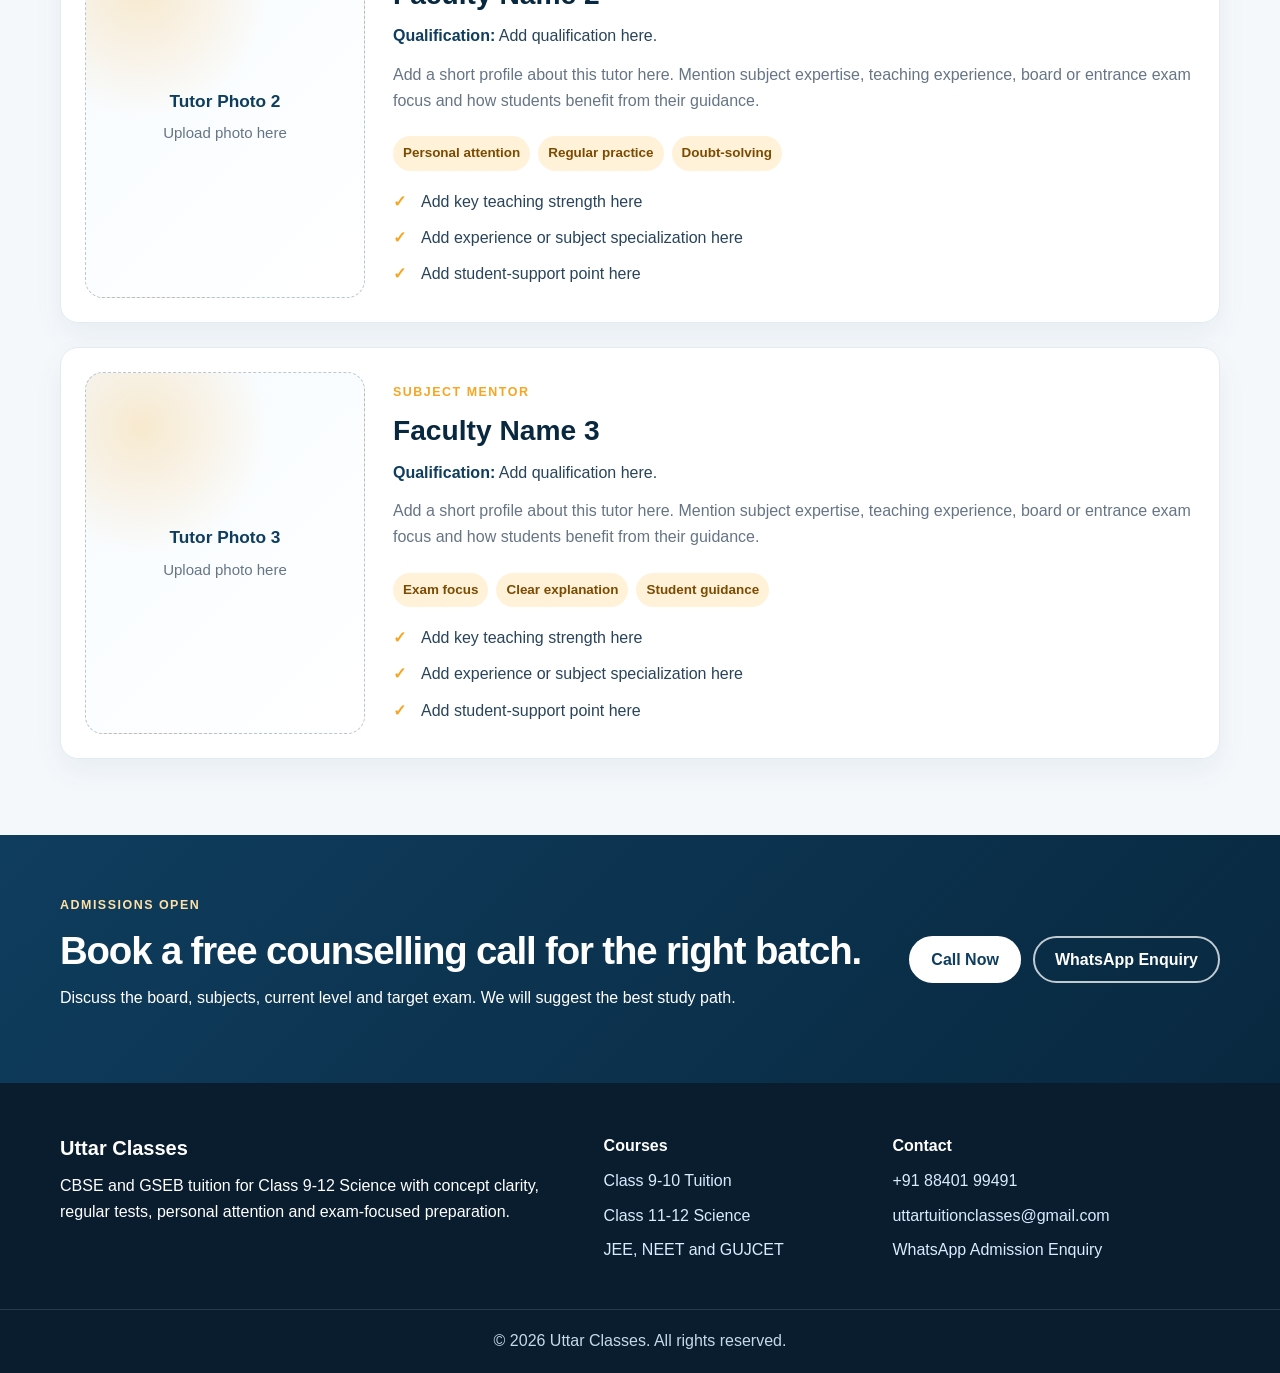
==== commit 985aa262: "Update index.html" ====
--- a/about/index.html
+++ b/about/index.html
@@ -1,297 +1,434 @@
-<!DOCTYPE html>
+<!doctype html>
 <html lang="en">
-<head>
-  <meta charset="UTF-8">
-  <meta name="viewport" content="width=device-width, initial-scale=1.0">
-
-  <title>About Uttar Classes | Vadodara Tuition Classes</title>
-
-  <meta name="description" content="Learn about Uttar Classes, our teaching philosophy, personal attention, regular tests and result-focused preparation.">
-  <meta name="keywords" content="Uttar Classes, tuition classes Vadodara, CBSE GSEB tuition, JEE NEET GUJCET coaching">
-  <meta name="robots" content="index, follow">
-  <link rel="canonical" href="https://www.uttarclasses.in/about/">
-
-  <meta property="og:title" content="About Uttar Classes | Vadodara Tuition Classes">
-  <meta property="og:description" content="Learn about Uttar Classes, our teaching philosophy, personal attention, regular tests and result-focused preparation.">
-  <meta property="og:type" content="website">
-  <meta property="og:url" content="https://www.uttarclasses.in/about/">
-  <meta property="og:site_name" content="Uttar Classes">
-
-  <link rel="preload" href="/assets/images/logo.jpeg" as="image">
-  <link rel="stylesheet" href="/assets/css/style.css">
-
-  <style>
-    .about-faculty-showcase {
-      display: grid;
-      grid-template-columns: minmax(0, 1fr) minmax(320px, 1fr);
-      gap: 42px;
-      align-items: center;
-      margin-bottom: 34px;
-    }
-
-    .about-photo-carousel {
-      position: relative;
-      overflow: hidden;
-      border: 1px solid var(--border);
-      border-radius: var(--radius);
-      background: #fff;
-      box-shadow: 0 12px 30px rgba(15, 61, 94, 0.08);
-    }
-
-    .about-photo-carousel input {
-      position: absolute;
-      opacity: 0;
-      pointer-events: none;
-    }
-
-    .about-carousel-window {
-      overflow: hidden;
-      border-radius: var(--radius);
-    }
-
-    .about-carousel-track {
-      display: flex;
-      width: 300%;
-      transition: transform 0.35s ease;
-    }
-
-    .about-carousel-slide {
-      flex: 0 0 33.3333%;
-      width: 33.3333%;
-    }
-
-    .about-carousel-slide img {
-      width: 100%;
-      aspect-ratio: 16 / 9;
-      object-fit: cover;
-      background: var(--soft);
-    }
-
-    #about-slide-1:checked ~ .about-carousel-window .about-carousel-track {
-      transform: translateX(0);
-    }
-
-    #about-slide-2:checked ~ .about-carousel-window .about-carousel-track {
-      transform: translateX(-33.3333%);
-    }
-
-    #about-slide-3:checked ~ .about-carousel-window .about-carousel-track {
-      transform: translateX(-66.6666%);
-    }
-
-    .about-carousel-dots {
-      position: absolute;
-      left: 0;
-      right: 0;
-      bottom: 14px;
-      display: flex;
-      justify-content: center;
-      gap: 8px;
-      z-index: 2;
-    }
-
-    .about-carousel-dots label {
-      width: 11px;
-      height: 11px;
-      border-radius: 50%;
-      border: 2px solid #fff;
-      background: rgba(255, 255, 255, 0.55);
-      cursor: pointer;
-      box-shadow: 0 2px 8px rgba(0, 0, 0, 0.18);
-    }
-
-    #about-slide-1:checked ~ .about-carousel-dots label[for="about-slide-1"],
-    #about-slide-2:checked ~ .about-carousel-dots label[for="about-slide-2"],
-    #about-slide-3:checked ~ .about-carousel-dots label[for="about-slide-3"] {
-      background: var(--accent);
-    }
-
-    .faculty-text p:last-child {
-      margin-bottom: 0;
-    }
-
-    @media (max-width: 920px) {
-      .about-faculty-showcase {
-        grid-template-columns: 1fr;
-      }
-    }
-  </style>
-</head>
-
-<body>
-
-  <header class="site-header">
-    <div class="container header-inner">
-
-      <a class="logo" href="/" aria-label="Uttar Classes Home">
-        <img src="/assets/images/logo.jpeg" alt="Uttar Classes Vadodara logo" width="120" height="80">
-      </a>
-
-      <button class="nav-toggle" type="button" aria-label="Open menu" aria-expanded="false" aria-controls="siteNav">
-        <span></span>
-        <span></span>
-        <span></span>
-      </button>
-
-      <nav class="site-nav" id="siteNav" aria-label="Main navigation">
-        <a class="nav-link" href="/">Home</a>
-        <a class="nav-link" href="/class-9-10/">Class 9-10</a>
-        <a class="nav-link" href="/class-11-12-science/">Class 11-12 Science</a>
-        <a class="nav-link" href="/jee-neet-gujcet-coaching/">JEE/NEET/GUJCET</a>
-        <a class="nav-link" href="/subhanpura-tuition-classes/">Subhanpura</a>
-        <a class="nav-link" href="/bhayli-tuition-classes/">Bhayli</a>
-        <a class="nav-link" href="/results/">Results</a>
-        <a class="nav-link active" href="/about/">About</a>
-        <a class="nav-link" href="/contact/">Contact</a>
-      </nav>
-
-    </div>
-  </header>
-
-  <main>
-
-    <section class="page-hero">
-      <div class="container narrow">
-        <span class="eyebrow">About Us</span>
-        <h1>About Uttar Classes</h1>
-        <p>Uttar Classes is built with a simple aim: give students clarity, discipline, confidence and result-oriented guidance.</p>
+  <head>
+    <meta charset="UTF-8" />
+    <meta name="viewport" content="width=device-width, initial-scale=1.0" />
+
+    <title>About Uttar Classes | Vadodara Tuition Classes</title>
+
+    <meta
+      name="description"
+      content="Learn about Uttar Classes, our teaching philosophy, personal attention, regular tests, experienced faculty and result-focused preparation."
+    />
+    <meta
+      name="keywords"
+      content="Uttar Classes, tuition classes Vadodara, CBSE GSEB tuition, JEE NEET GUJCET coaching"
+    />
+    <meta name="robots" content="index, follow" />
+    <link rel="canonical" href="https://www.uttarclasses.in/about/" />
+
+    <meta
+      property="og:title"
+      content="About Uttar Classes | Vadodara Tuition Classes"
+    />
+    <meta
+      property="og:description"
+      content="Learn about Uttar Classes, our teaching philosophy, personal attention, regular tests, experienced faculty and result-focused preparation."
+    />
+    <meta property="og:type" content="website" />
+    <meta property="og:url" content="https://www.uttarclasses.in/about/" />
+    <meta property="og:site_name" content="Uttar Classes" />
+
+    <link rel="preload" href="/assets/images/logo.jpeg" as="image" />
+    <link rel="stylesheet" href="/assets/css/style.css" />
+
+    <style>
+      .faculty-showcase {
+        display: grid;
+        gap: 24px;
+      }
+
+      .faculty-profile {
+        display: grid;
+        grid-template-columns: minmax(220px, 280px) minmax(0, 1fr);
+        gap: 28px;
+        align-items: stretch;
+        padding: 24px;
+        border: 1px solid var(--border);
+        border-radius: var(--radius);
+        background: #fff;
+        box-shadow: 0 12px 30px rgba(15, 61, 94, 0.06);
+        transition:
+          transform 0.2s ease,
+          box-shadow 0.2s ease;
+      }
+
+      .faculty-profile:hover {
+        transform: translateY(-3px);
+        box-shadow: var(--shadow);
+      }
+
+      .faculty-photo-holder {
+        min-height: 300px;
+        border: 1px dashed rgba(15, 61, 94, 0.28);
+        border-radius: 18px;
+        background:
+          radial-gradient(
+            circle at 20% 15%,
+            rgba(246, 166, 35, 0.22),
+            transparent 34%
+          ),
+          linear-gradient(135deg, #f6fbff 0%, #ffffff 100%);
+        overflow: hidden;
+        display: grid;
+        place-items: center;
+      }
+
+      .faculty-photo-holder img {
+        width: 100%;
+        height: 100%;
+        object-fit: cover;
+      }
+
+      .faculty-photo-placeholder {
+        padding: 22px;
+        text-align: center;
+        color: var(--primary);
+      }
+
+      .faculty-photo-placeholder strong {
+        display: block;
+        margin-bottom: 6px;
+        font-size: 1.08rem;
+        color: var(--primary);
+      }
+
+      .faculty-photo-placeholder span {
+        display: block;
+        color: var(--muted);
+        font-size: 0.94rem;
+      }
+
+      .faculty-text-area {
+        display: flex;
+        flex-direction: column;
+        justify-content: center;
+        padding: 10px 0;
+      }
+
+      .faculty-text-area h3 {
+        font-size: clamp(1.45rem, 2.2vw, 2rem);
+        color: var(--primary-dark);
+      }
+
+      .faculty-qualification {
+        margin-bottom: 12px;
+        color: #29445a;
+      }
+
+      .faculty-qualification strong {
+        color: var(--primary);
+      }
+
+      .faculty-tags {
+        display: flex;
+        flex-wrap: wrap;
+        gap: 8px;
+        margin: 6px 0 18px;
+      }
+
+      .faculty-tags span {
+        display: inline-flex;
+        padding: 6px 10px;
+        border-radius: 999px;
+        background: var(--accent-soft);
+        color: #7a4b00;
+        font-size: 0.84rem;
+        font-weight: 900;
+      }
+
+      @media (max-width: 760px) {
+        .faculty-profile {
+          grid-template-columns: 1fr;
+          padding: 20px;
+        }
+
+        .faculty-photo-holder {
+          min-height: 260px;
+        }
+      }
+    </style>
+  </head>
+  <body>
+    <header class="site-header">
+      <div class="container header-inner">
+        <a class="logo" href="/" aria-label="Uttar Classes Home">
+          <img
+            src="/assets/images/logo.jpeg"
+            alt="Uttar Classes Vadodara logo"
+            width="120"
+            height="80"
+          />
+        </a>
+
+        <button
+          class="nav-toggle"
+          type="button"
+          aria-label="Open menu"
+          aria-expanded="false"
+          aria-controls="siteNav"
+        >
+          <span></span>
+          <span></span>
+          <span></span>
+        </button>
+
+        <nav class="site-nav" id="siteNav" aria-label="Main navigation">
+          <a class="nav-link" href="/">Home</a>
+          <a class="nav-link" href="/class-9-10/">Class 9-10</a>
+          <a class="nav-link" href="/class-11-12-science/"
+            >Class 11-12 Science</a
+          >
+          <a class="nav-link" href="/jee-neet-gujcet-coaching/"
+            >JEE/NEET/GUJCET</a
+          >
+          <a class="nav-link" href="/subhanpura-tuition-classes/">Subhanpura</a>
+          <a class="nav-link" href="/bhayli-tuition-classes/">Bhayli</a>
+          <a class="nav-link" href="/results/">Results</a>
+          <a class="nav-link active" href="/about/">About</a>
+          <a class="nav-link" href="/contact/">Contact</a>
+        </nav>
       </div>
-    </section>
-
-    <section class="section">
-      <div class="container split-grid">
-
+    </header>
+
+    <main>
+      <section class="page-hero">
+        <div class="container narrow">
+          <span class="eyebrow">About Us</span>
+          <h1>About Uttar Classes</h1>
+          <p>
+            Uttar Classes is built with a simple aim: give students clarity,
+            discipline, confidence and result-oriented guidance.
+          </p>
+        </div>
+      </section>
+
+      <section class="section">
+        <div class="container split-grid">
+          <div>
+            <h2>Our teaching philosophy</h2>
+            <p>
+              Students perform better when concepts are clear, doubts are solved
+              quickly, practice is regular and parents are updated honestly.
+            </p>
+            <p>
+              Our system combines classroom teaching, notes, topic-wise
+              practice, tests and personal improvement guidance.
+            </p>
+          </div>
+
+          <aside class="info-card">
+            <h3>Core focus</h3>
+            <ul class="check-list compact">
+              <li>Concept clarity</li>
+              <li>Small-batch attention</li>
+              <li>Discipline and consistency</li>
+              <li>Regular tests and feedback</li>
+            </ul>
+          </aside>
+        </div>
+      </section>
+
+      <section class="section section-soft">
+        <div class="container">
+          <div class="section-heading">
+            <span class="eyebrow">Faculty</span>
+            <h2>Meet our experienced subject mentors</h2>
+            <p>
+              Our tutors guide students with strong fundamentals, regular
+              doubt-solving, exam-level practice and personal attention.
+            </p>
+          </div>
+
+          <div class="faculty-showcase">
+            <article class="faculty-profile">
+              <div
+                class="faculty-photo-holder"
+                aria-label="Tutor photo holder for Marutendra Pratap Singh"
+              >
+                <!-- To add the actual photo later, replace this placeholder with:
+              <img src="/assets/images/faculty/marutendra-pratap-singh.jpg" alt="Marutendra Pratap Singh - Uttar Classes tutor" loading="lazy">
+              -->
+                <div class="faculty-photo-placeholder">
+                  <strong>Tutor Photo 1</strong>
+                  <span>Upload photo here</span>
+                </div>
+              </div>
+
+              <div class="faculty-text-area">
+                <span class="eyebrow">Physics &amp; Chemistry Mentor</span>
+                <h3>Faculty Name 1</h3>
+                <p class="faculty-qualification">
+                  <strong>Qualification:</strong> Add qualification here.
+                </p>
+                <p>
+                  Add a short profile about this tutor here. Mention subject
+                  expertise, teaching experience, board or entrance exam focus
+                  and how students benefit from their guidance.
+                </p>
+                <div class="faculty-tags">
+                  <span>Concept clarity</span>
+                  <span>Numerical practice</span>
+                  <span>Exam preparation</span>
+                </div>
+                <ul class="check-list compact">
+                  <li>Strong foundation-building from basics</li>
+                  <li>Regular doubt-solving and guided practice</li>
+                  <li>Focused preparation for school and competitive exams</li>
+                </ul>
+              </div>
+            </article>
+
+            <article class="faculty-profile">
+              <div
+                class="faculty-photo-holder"
+                aria-label="Tutor photo holder for second faculty member"
+              >
+                <!-- To add the actual photo later, replace this placeholder with:
+              <img src="/assets/images/faculty/tutor-2.jpg" alt="Tutor name - Uttar Classes tutor" loading="lazy">
+              -->
+                <div class="faculty-photo-placeholder">
+                  <strong>Tutor Photo 2</strong>
+                  <span>Upload photo here</span>
+                </div>
+              </div>
+
+              <div class="faculty-text-area">
+                <span class="eyebrow">Subject Mentor</span>
+                <h3>Faculty Name 2</h3>
+                <p class="faculty-qualification">
+                  <strong>Qualification:</strong> Add qualification here.
+                </p>
+                <p>
+                  Add a short profile about this tutor here. Mention subject
+                  expertise, teaching experience, board or entrance exam focus
+                  and how students benefit from their guidance.
+                </p>
+                <div class="faculty-tags">
+                  <span>Personal attention</span>
+                  <span>Regular practice</span>
+                  <span>Doubt-solving</span>
+                </div>
+                <ul class="check-list compact">
+                  <li>Add key teaching strength here</li>
+                  <li>Add experience or subject specialization here</li>
+                  <li>Add student-support point here</li>
+                </ul>
+              </div>
+            </article>
+
+            <article class="faculty-profile">
+              <div
+                class="faculty-photo-holder"
+                aria-label="Tutor photo holder for third faculty member"
+              >
+                <!-- To add the actual photo later, replace this placeholder with:
+              <img src="/assets/images/faculty/tutor-3.jpg" alt="Tutor name - Uttar Classes tutor" loading="lazy">
+              -->
+                <div class="faculty-photo-placeholder">
+                  <strong>Tutor Photo 3</strong>
+                  <span>Upload photo here</span>
+                </div>
+              </div>
+
+              <div class="faculty-text-area">
+                <span class="eyebrow">Subject Mentor</span>
+                <h3>Faculty Name 3</h3>
+                <p class="faculty-qualification">
+                  <strong>Qualification:</strong> Add qualification here.
+                </p>
+                <p>
+                  Add a short profile about this tutor here. Mention subject
+                  expertise, teaching experience, board or entrance exam focus
+                  and how students benefit from their guidance.
+                </p>
+                <div class="faculty-tags">
+                  <span>Exam focus</span>
+                  <span>Clear explanation</span>
+                  <span>Student guidance</span>
+                </div>
+                <ul class="check-list compact">
+                  <li>Add key teaching strength here</li>
+                  <li>Add experience or subject specialization here</li>
+                  <li>Add student-support point here</li>
+                </ul>
+              </div>
+            </article>
+          </div>
+        </div>
+      </section>
+
+      <section class="cta-band">
+        <div class="container cta-band-inner">
+          <div>
+            <span class="eyebrow light">Admissions Open</span>
+            <h2>Book a free counselling call for the right batch.</h2>
+            <p>
+              Discuss the board, subjects, current level and target exam. We
+              will suggest the best study path.
+            </p>
+          </div>
+
+          <div class="cta-actions">
+            <a class="btn btn-light" href="tel:+918840199491">Call Now</a>
+            <a
+              class="btn btn-outline-light"
+              href="https://wa.me/918840199491?text=Hello%20Uttar%20Classes%2C%20I%20want%20admission%20details."
+              target="_blank"
+              rel="noopener"
+              >WhatsApp Enquiry</a
+            >
+          </div>
+        </div>
+      </section>
+    </main>
+
+    <footer class="site-footer">
+      <div class="container footer-grid">
         <div>
-          <h2>Our teaching philosophy</h2>
-          <p>Students perform better when concepts are clear, doubts are solved quickly, practice is regular and parents are updated honestly.</p>
-          <p>Our system combines classroom teaching, notes, topic-wise practice, tests and personal improvement guidance.</p>
-        </div>
-
-        <aside class="info-card">
-          <h3>Core focus</h3>
-          <ul class="check-list compact">
-            <li>Concept clarity</li>
-            <li>Small-batch attention</li>
-            <li>Discipline and consistency</li>
-            <li>Regular tests and feedback</li>
-          </ul>
-        </aside>
-
+          <h3>Uttar Classes</h3>
+          <p>
+            CBSE and GSEB tuition for Class 9-12 Science with concept clarity,
+            regular tests, personal attention and exam-focused preparation.
+          </p>
+        </div>
+
+        <div>
+          <h4>Courses</h4>
+          <a href="/class-9-10/">Class 9-10 Tuition</a>
+          <a href="/class-11-12-science/">Class 11-12 Science</a>
+          <a href="/jee-neet-gujcet-coaching/">JEE, NEET and GUJCET</a>
+        </div>
+
+        <div>
+          <h4>Contact</h4>
+          <a href="tel:+918840199491">+91 88401 99491</a>
+          <a href="mailto:uttartuitionclasses@gmail.com"
+            >uttartuitionclasses@gmail.com</a
+          >
+          <a
+            href="https://wa.me/918840199491?text=Hello%20Uttar%20Classes%2C%20I%20want%20admission%20details."
+            target="_blank"
+            rel="noopener"
+            >WhatsApp Admission Enquiry</a
+          >
+        </div>
       </div>
-    </section>
-
-    <section class="section section-soft">
-      <div class="container">
-
-        <div class="about-faculty-showcase">
-
-          <div class="about-photo-carousel" aria-label="Uttar Classes faculty and classroom photo carousel">
-            <input type="radio" name="aboutCarousel" id="about-slide-1" checked>
-            <input type="radio" name="aboutCarousel" id="about-slide-2">
-            <input type="radio" name="aboutCarousel" id="about-slide-3">
-
-            <div class="about-carousel-window">
-              <div class="about-carousel-track">
-
-                <figure class="about-carousel-slide">
-                  <img src="/assets/images/about/faculty-1.jpg" alt="Uttar Classes faculty mentoring students in class" width="900" height="506">
-                </figure>
-
-                <figure class="about-carousel-slide">
-                  <img src="/assets/images/about/faculty-2.jpg" alt="Uttar Classes classroom learning environment" width="900" height="506">
-                </figure>
-
-                <figure class="about-carousel-slide">
-                  <img src="/assets/images/about/faculty-3.jpg" alt="Uttar Classes students receiving concept-based guidance" width="900" height="506">
-                </figure>
-
-              </div>
-            </div>
-
-            <div class="about-carousel-dots" aria-label="Carousel controls">
-              <label for="about-slide-1" aria-label="Show first photo"></label>
-              <label for="about-slide-2" aria-label="Show second photo"></label>
-              <label for="about-slide-3" aria-label="Show third photo"></label>
-            </div>
-          </div>
-
-          <div class="faculty-text">
-            <span class="eyebrow">Faculty</span>
-            <h2>Guidance by experienced subject mentors</h2>
-            <p>Physics and Chemistry are handled with a strong focus on fundamentals, numerical practice and exam-level preparation.</p>
-            <p><strong>Marutendra Pratap Singh</strong> guides students in Physics and Chemistry with online and offline teaching experience.</p>
-          </div>
-
-        </div>
-
-        <div class="card-grid two">
-
-          <article class="feature-card">
-            <h3>Concept-first teaching</h3>
-            <p>Every topic starts from the basics before moving to board-level and entrance-level questions.</p>
-          </article>
-
-          <article class="feature-card">
-            <h3>Regular feedback</h3>
-            <p>Tests and parent updates help students understand where they are improving and what needs more practice.</p>
-          </article>
-
-        </div>
-
+
+      <div class="footer-bottom">
+        <p>© 2026 Uttar Classes. All rights reserved.</p>
       </div>
-    </section>
-
-    <section class="cta-band">
-      <div class="container cta-band-inner">
-
-        <div>
-          <span class="eyebrow light">Admissions Open</span>
-          <h2>Book a free counselling call for the right batch.</h2>
-          <p>Discuss the board, subjects, current level and target exam. We will suggest the best study path.</p>
-        </div>
-
-        <div class="cta-actions">
-          <a class="btn btn-light" href="tel:+918840199491">Call Now</a>
-          <a class="btn btn-outline-light" href="https://wa.me/918840199491?text=Hello%20Uttar%20Classes%2C%20I%20want%20admission%20details." target="_blank" rel="noopener">WhatsApp Enquiry</a>
-        </div>
-
-      </div>
-    </section>
-
-  </main>
-
-  <footer class="site-footer">
-    <div class="container footer-grid">
-
-      <div>
-        <h3>Uttar Classes</h3>
-        <p>CBSE and GSEB tuition for Class 9-12 Science with concept clarity, regular tests, personal attention and exam-focused preparation.</p>
-      </div>
-
-      <div>
-        <h4>Courses</h4>
-        <a href="/class-9-10/">Class 9-10 Tuition</a>
-        <a href="/class-11-12-science/">Class 11-12 Science</a>
-        <a href="/jee-neet-gujcet-coaching/">JEE, NEET and GUJCET</a>
-      </div>
-
-      <div>
-        <h4>Contact</h4>
-        <a href="tel:+918840199491">+91 88401 99491</a>
-        <a href="mailto:uttartuitionclasses@gmail.com">uttartuitionclasses@gmail.com</a>
-        <a href="https://wa.me/918840199491?text=Hello%20Uttar%20Classes%2C%20I%20want%20admission%20details." target="_blank" rel="noopener">WhatsApp Admission Enquiry</a>
-      </div>
-
-    </div>
-
-    <div class="footer-bottom">
-      <p>© 2026 Uttar Classes. All rights reserved.</p>
-    </div>
-  </footer>
-
-  <a class="floating-whatsapp" href="https://wa.me/918840199491?text=Hello%20Uttar%20Classes%2C%20I%20want%20admission%20details." target="_blank" rel="noopener" aria-label="Chat with Uttar Classes on WhatsApp">WhatsApp</a>
-
-  <script src="/assets/js/main.js" defer></script>
-
-</body>
+    </footer>
+
+    <a
+      class="floating-whatsapp"
+      href="https://wa.me/918840199491?text=Hello%20Uttar%20Classes%2C%20I%20want%20admission%20details."
+      target="_blank"
+      rel="noopener"
+      aria-label="Chat with Uttar Classes on WhatsApp"
+      >WhatsApp</a
+    >
+
+    <script src="/assets/js/main.js" defer></script>
+  </body>
 </html>
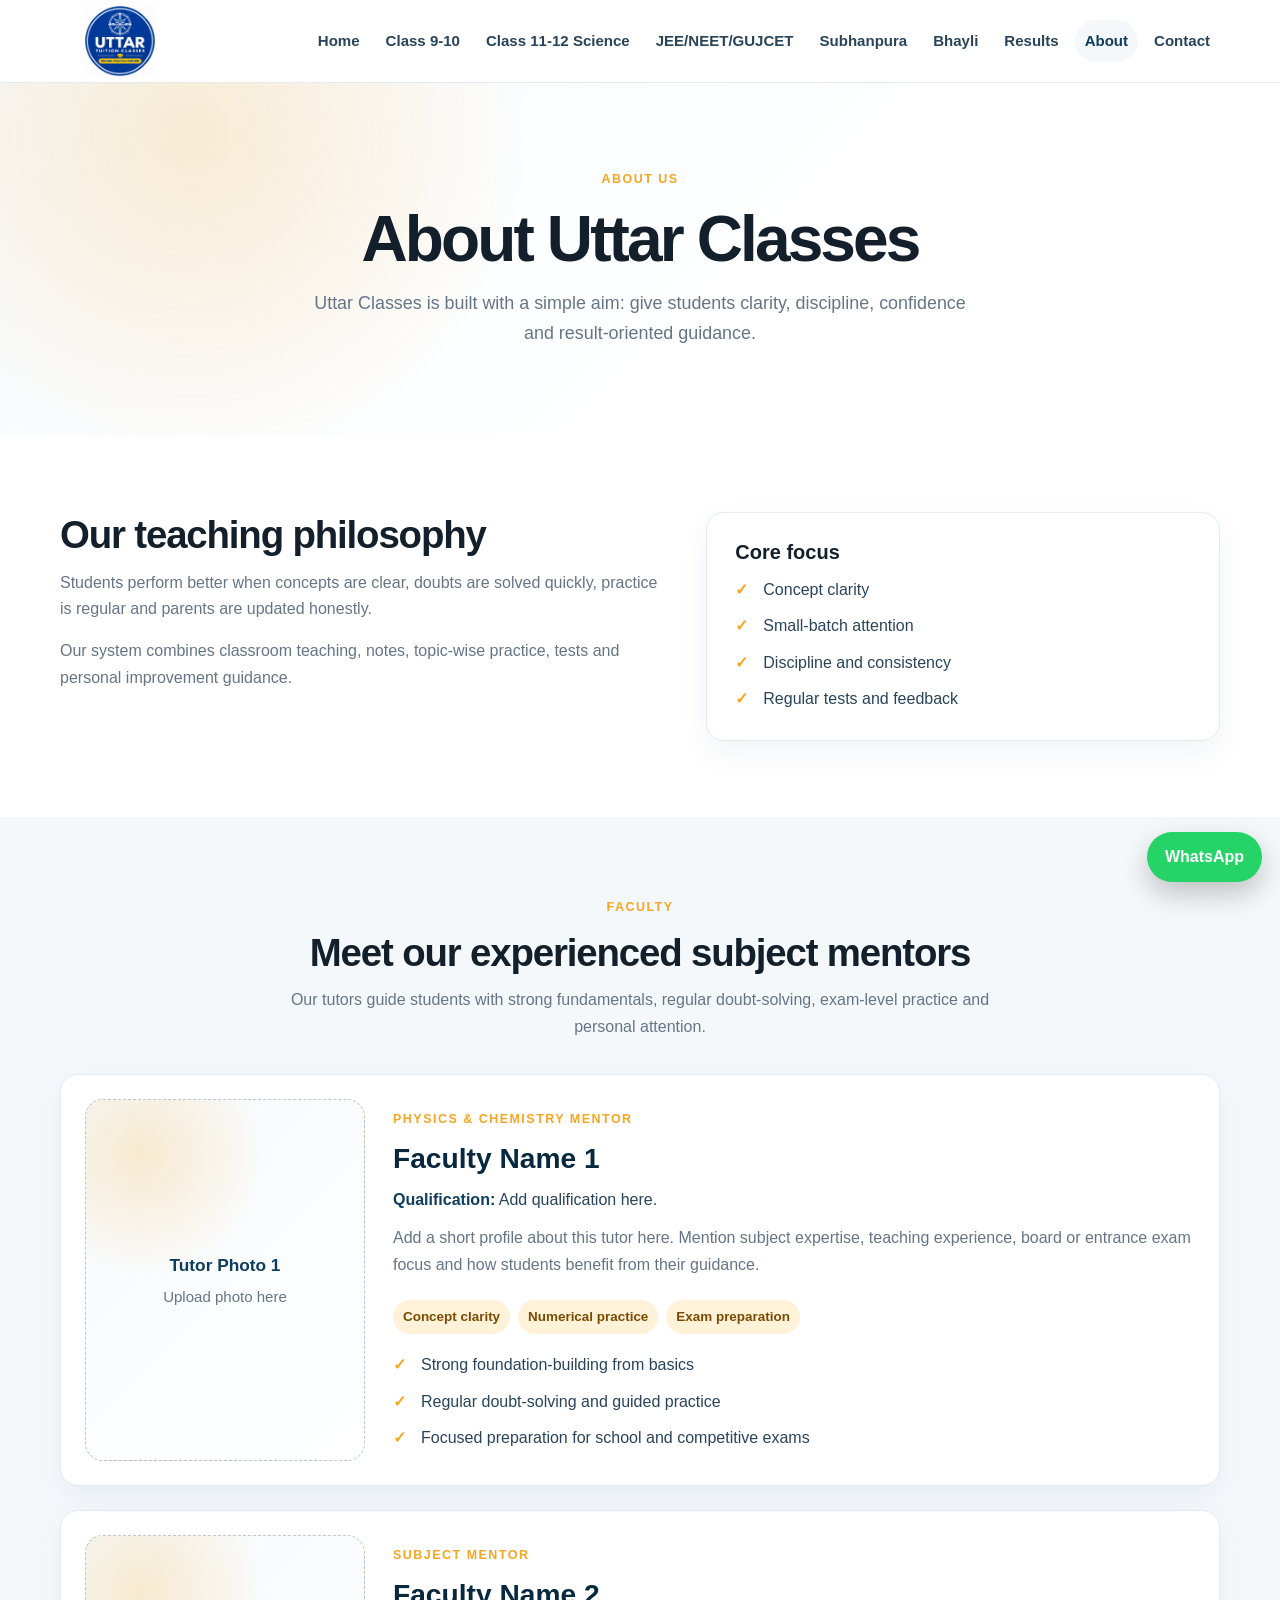
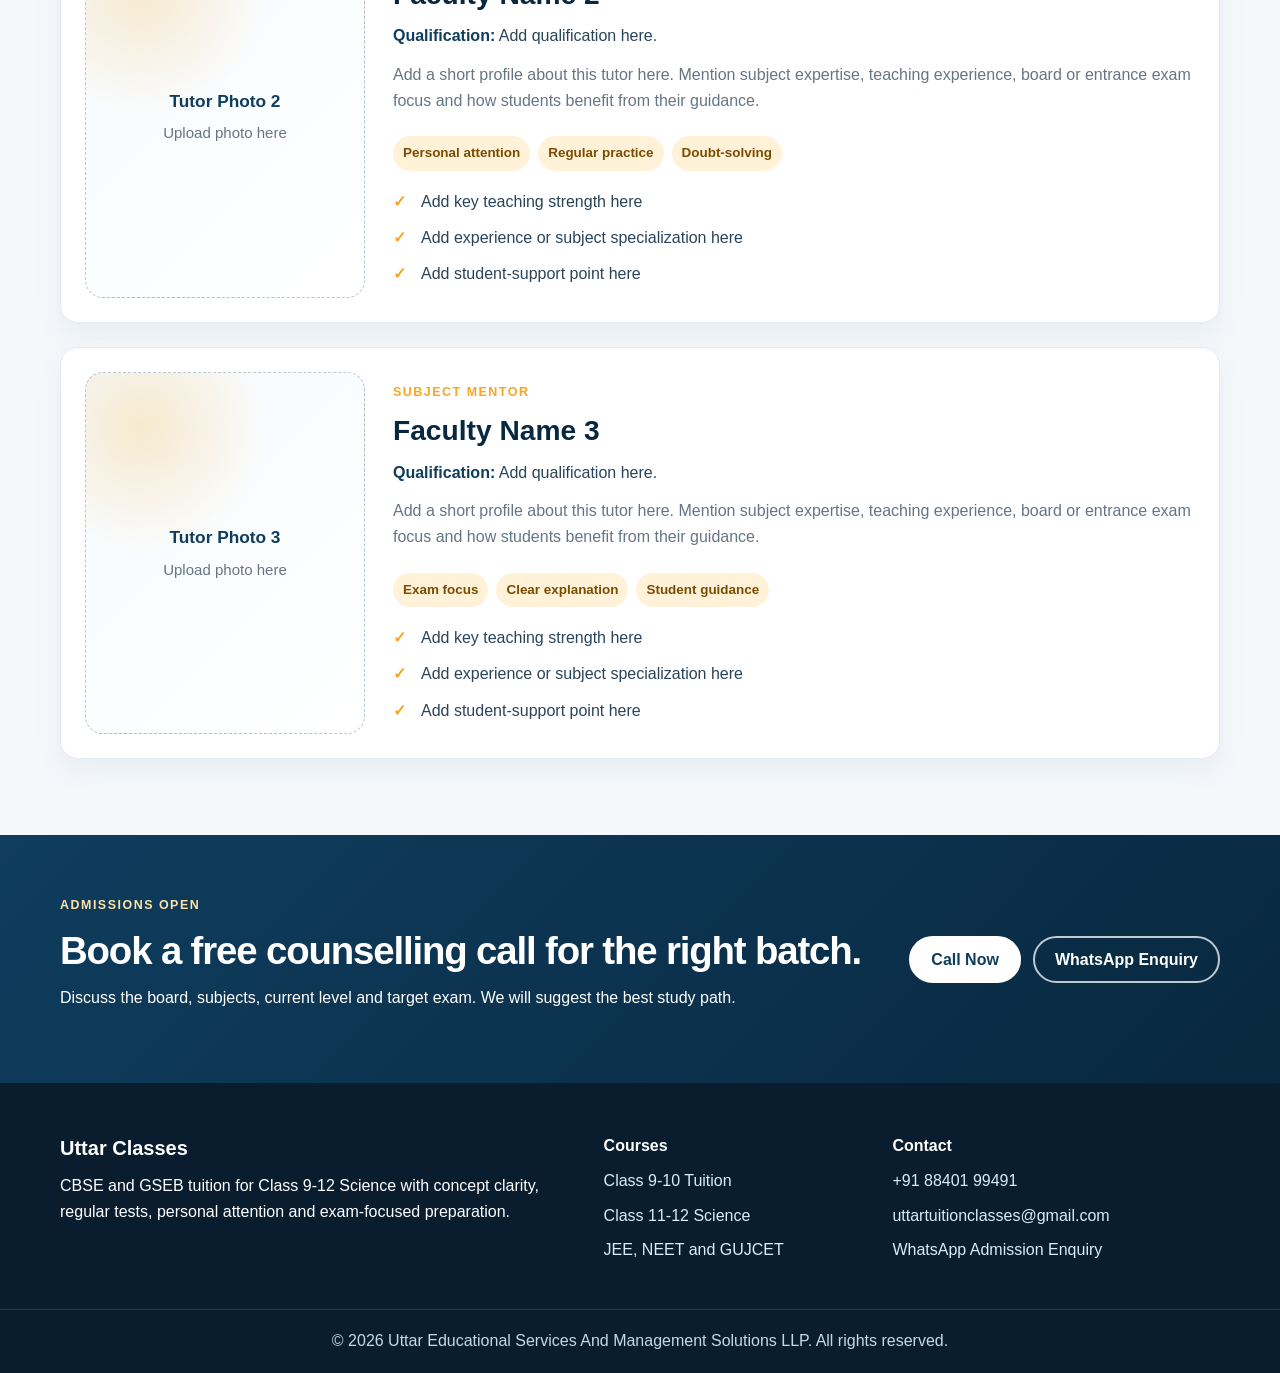
==== commit 33536269: "Update footer copyright new name" ====
--- a/about/index.html
+++ b/about/index.html
@@ -416,7 +416,7 @@
       </div>
 
       <div class="footer-bottom">
-        <p>© 2026 Uttar Classes. All rights reserved.</p>
+        <p>© 2026 Uttar Educational Services And Management Solutions LLP. All rights reserved.</p>
       </div>
     </footer>
 
